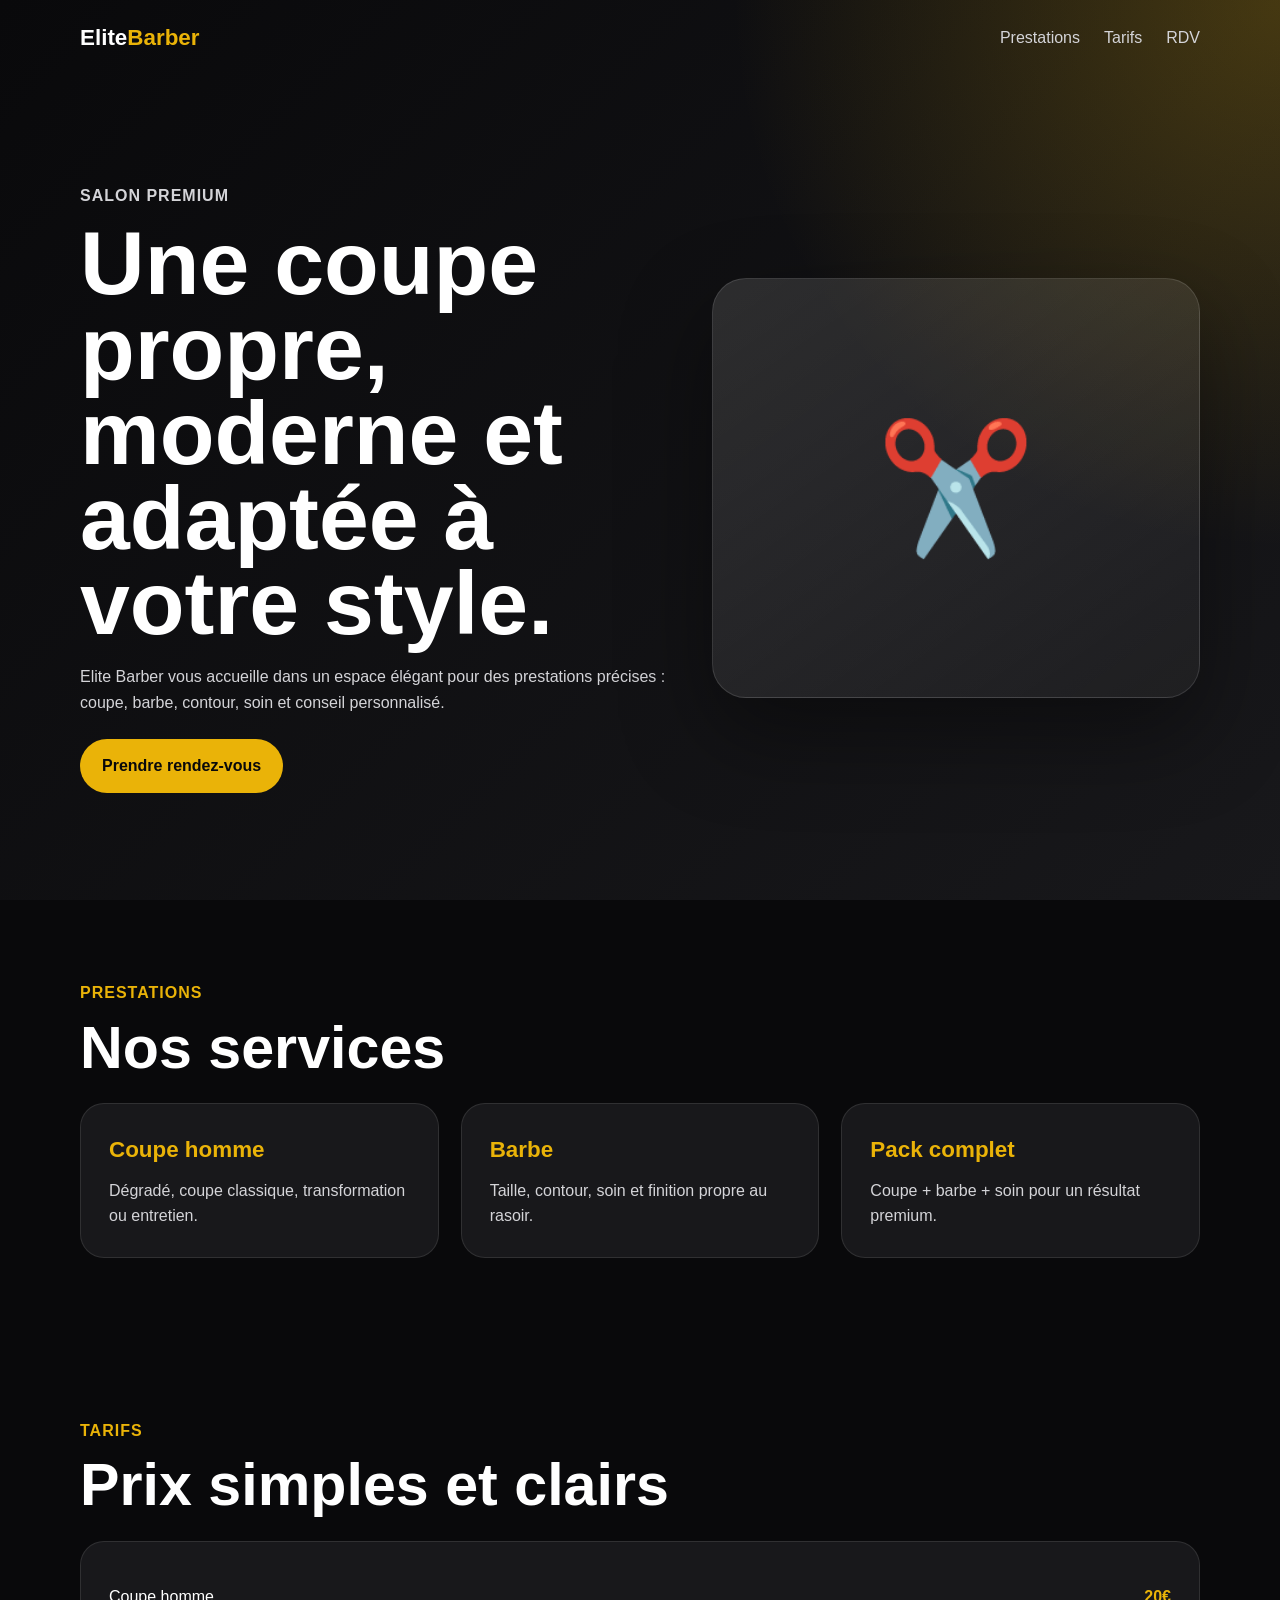
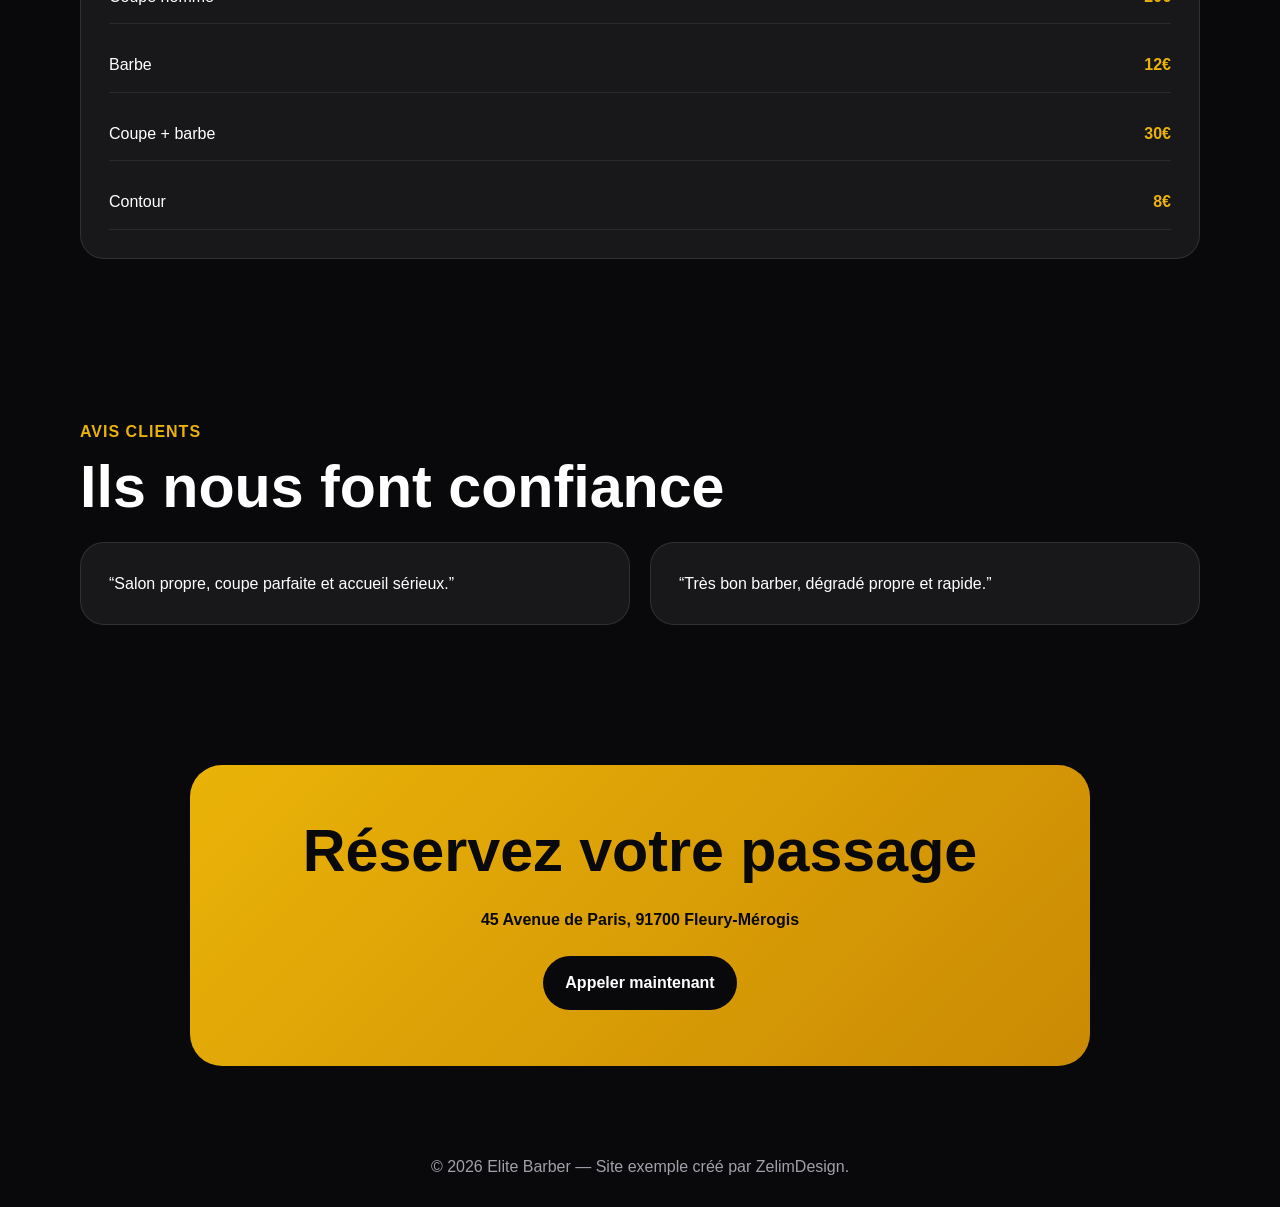
==== coiffeur/index.html @ 7e5e7289 "Add files via upload" ====
<!DOCTYPE html>
<html lang="fr">
<head>
  <meta charset="UTF-8" />
  <meta name="viewport" content="width=device-width, initial-scale=1.0" />
  <title>Elite Barber - Salon de coiffure</title>
  <link rel="stylesheet" href="style.css" />
</head>
<body>
  <header>
    <nav class="nav">
      <a href="../index.html" class="logo">Elite<span>Barber</span></a>
      <div class="links">
        <a href="#services">Prestations</a>
        <a href="#tarifs">Tarifs</a>
        <a href="#contact">RDV</a>
      </div>
    </nav>

    <section class="hero">
      <div>
        <p class="badge">Salon premium</p>
        <h1>Une coupe propre, moderne et adaptée à votre style.</h1>
        <p>Elite Barber vous accueille dans un espace élégant pour des prestations précises : coupe, barbe, contour, soin et conseil personnalisé.</p>
        <a class="btn" href="#contact">Prendre rendez-vous</a>
      </div>
      <div class="hero-visual">
        <span>✂️</span>
      </div>
    </section>
  </header>

  <main>
    <section class="section" id="services">
      <p class="badge">Prestations</p>
      <h2>Nos services</h2>
      <div class="grid">
        <article>
          <h3>Coupe homme</h3>
          <p>Dégradé, coupe classique, transformation ou entretien.</p>
        </article>
        <article>
          <h3>Barbe</h3>
          <p>Taille, contour, soin et finition propre au rasoir.</p>
        </article>
        <article>
          <h3>Pack complet</h3>
          <p>Coupe + barbe + soin pour un résultat premium.</p>
        </article>
      </div>
    </section>

    <section class="section prices" id="tarifs">
      <p class="badge">Tarifs</p>
      <h2>Prix simples et clairs</h2>
      <div class="price-list">
        <div><span>Coupe homme</span><strong>20€</strong></div>
        <div><span>Barbe</span><strong>12€</strong></div>
        <div><span>Coupe + barbe</span><strong>30€</strong></div>
        <div><span>Contour</span><strong>8€</strong></div>
      </div>
    </section>

    <section class="section">
      <p class="badge">Avis clients</p>
      <h2>Ils nous font confiance</h2>
      <div class="reviews">
        <p>“Salon propre, coupe parfaite et accueil sérieux.”</p>
        <p>“Très bon barber, dégradé propre et rapide.”</p>
      </div>
    </section>

    <section class="contact" id="contact">
      <h2>Réservez votre passage</h2>
      <p>45 Avenue de Paris, 91700 Fleury-Mérogis</p>
      <a href="tel:0102030405" class="btn">Appeler maintenant</a>
    </section>
  </main>

  <footer>
    <p>© 2026 Elite Barber — Site exemple créé par ZelimDesign.</p>
  </footer>
</body>
</html>
---- coiffeur/style.css ----
* {
  box-sizing: border-box;
  margin: 0;
  padding: 0;
}

body {
  font-family: Arial, sans-serif;
  background: #09090b;
  color: white;
  line-height: 1.6;
}

a {
  color: inherit;
  text-decoration: none;
}

header {
  min-height: 100vh;
  background:
    radial-gradient(circle at top right, rgba(234, 179, 8, 0.24), transparent 35%),
    linear-gradient(135deg, #09090b, #18181b);
}

.nav {
  width: min(1120px, 92%);
  height: 76px;
  margin: auto;
  display: flex;
  align-items: center;
  justify-content: space-between;
}

.logo {
  font-size: 1.4rem;
  font-weight: 900;
}

.logo span {
  color: #eab308;
}

.links {
  display: flex;
  gap: 24px;
  color: #d4d4d8;
}

.hero {
  width: min(1120px, 92%);
  margin: auto;
  min-height: calc(100vh - 76px);
  display: grid;
  grid-template-columns: 1.1fr 0.9fr;
  gap: 36px;
  align-items: center;
}

.badge {
  display: inline-block;
  color: #eab308;
  font-weight: 900;
  text-transform: uppercase;
  letter-spacing: 1px;
  margin-bottom: 12px;
}

h1 {
  font-size: clamp(2.6rem, 7vw, 5.6rem);
  line-height: 0.95;
  margin-bottom: 18px;
}

.hero p {
  color: #d4d4d8;
  max-width: 620px;
}

.btn {
  display: inline-flex;
  margin-top: 24px;
  padding: 14px 22px;
  border-radius: 999px;
  background: #eab308;
  color: #09090b;
  font-weight: 900;
}

.hero-visual {
  height: 420px;
  border-radius: 34px;
  display: grid;
  place-items: center;
  background: linear-gradient(145deg, rgba(255,255,255,0.12), rgba(255,255,255,0.04));
  border: 1px solid rgba(255,255,255,0.12);
  box-shadow: 0 35px 90px rgba(0,0,0,0.4);
}

.hero-visual span {
  font-size: 8rem;
}

.section {
  width: min(1120px, 92%);
  margin: auto;
  padding: 80px 0;
}

.section h2,
.contact h2 {
  font-size: clamp(2rem, 5vw, 3.7rem);
  line-height: 1;
  margin-bottom: 26px;
}

.grid {
  display: grid;
  grid-template-columns: repeat(3, 1fr);
  gap: 22px;
}

.grid article,
.price-list,
.reviews p {
  background: #18181b;
  border: 1px solid rgba(255,255,255,0.1);
  padding: 28px;
  border-radius: 24px;
}

.grid h3 {
  color: #eab308;
  font-size: 1.4rem;
}

.grid p {
  color: #d4d4d8;
  margin-top: 10px;
}

.price-list {
  display: grid;
  gap: 14px;
}

.price-list div {
  display: flex;
  justify-content: space-between;
  border-bottom: 1px solid rgba(255,255,255,0.08);
  padding: 14px 0;
}

.price-list strong {
  color: #eab308;
}

.reviews {
  display: grid;
  grid-template-columns: repeat(2, 1fr);
  gap: 20px;
}

.contact {
  width: min(900px, 92%);
  margin: 60px auto;
  padding: 56px 24px;
  text-align: center;
  border-radius: 32px;
  background: linear-gradient(135deg, #eab308, #ca8a04);
  color: #09090b;
}

.contact p {
  font-weight: 700;
}

.contact .btn {
  background: #09090b;
  color: white;
}

footer {
  text-align: center;
  color: #a1a1aa;
  padding: 28px;
}

@media (max-width: 820px) {
  .links {
    display: none;
  }

  .hero,
  .grid,
  .reviews {
    grid-template-columns: 1fr;
  }

  .hero-visual {
    height: 250px;
  }
}
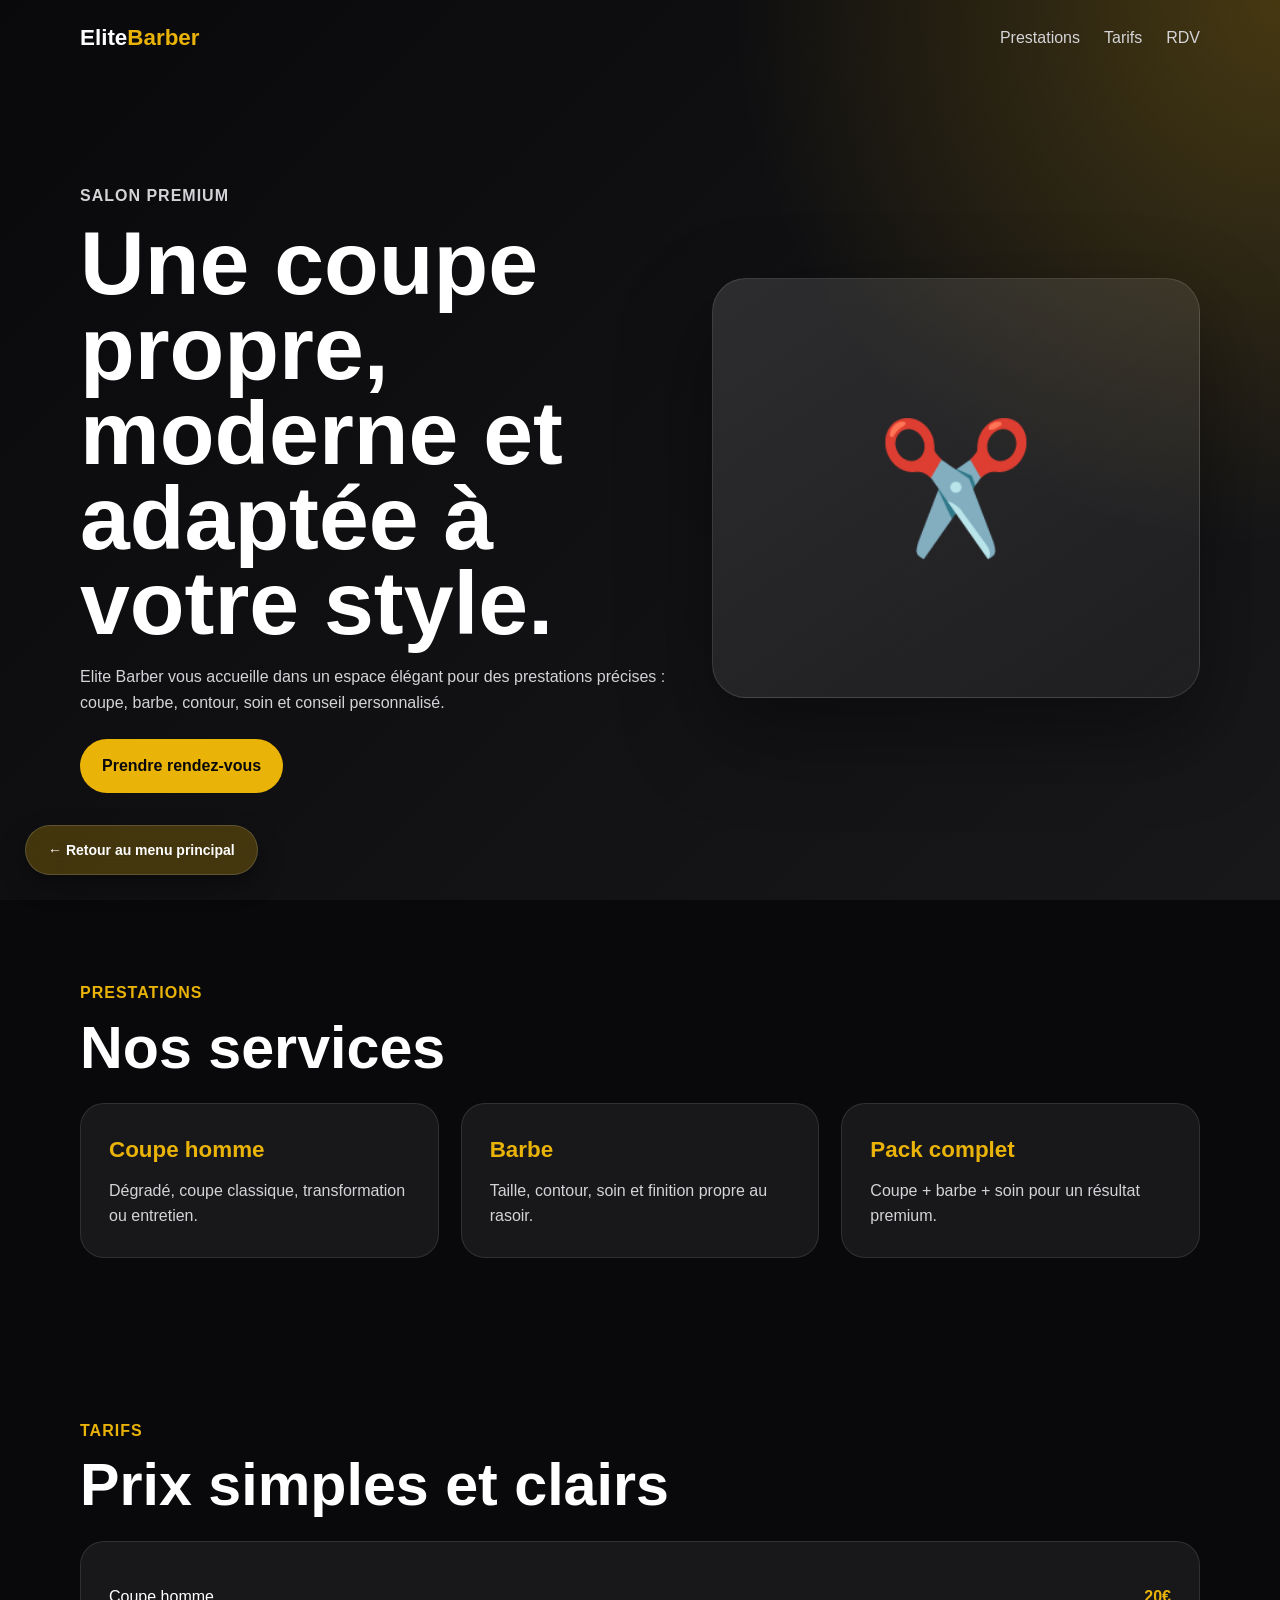
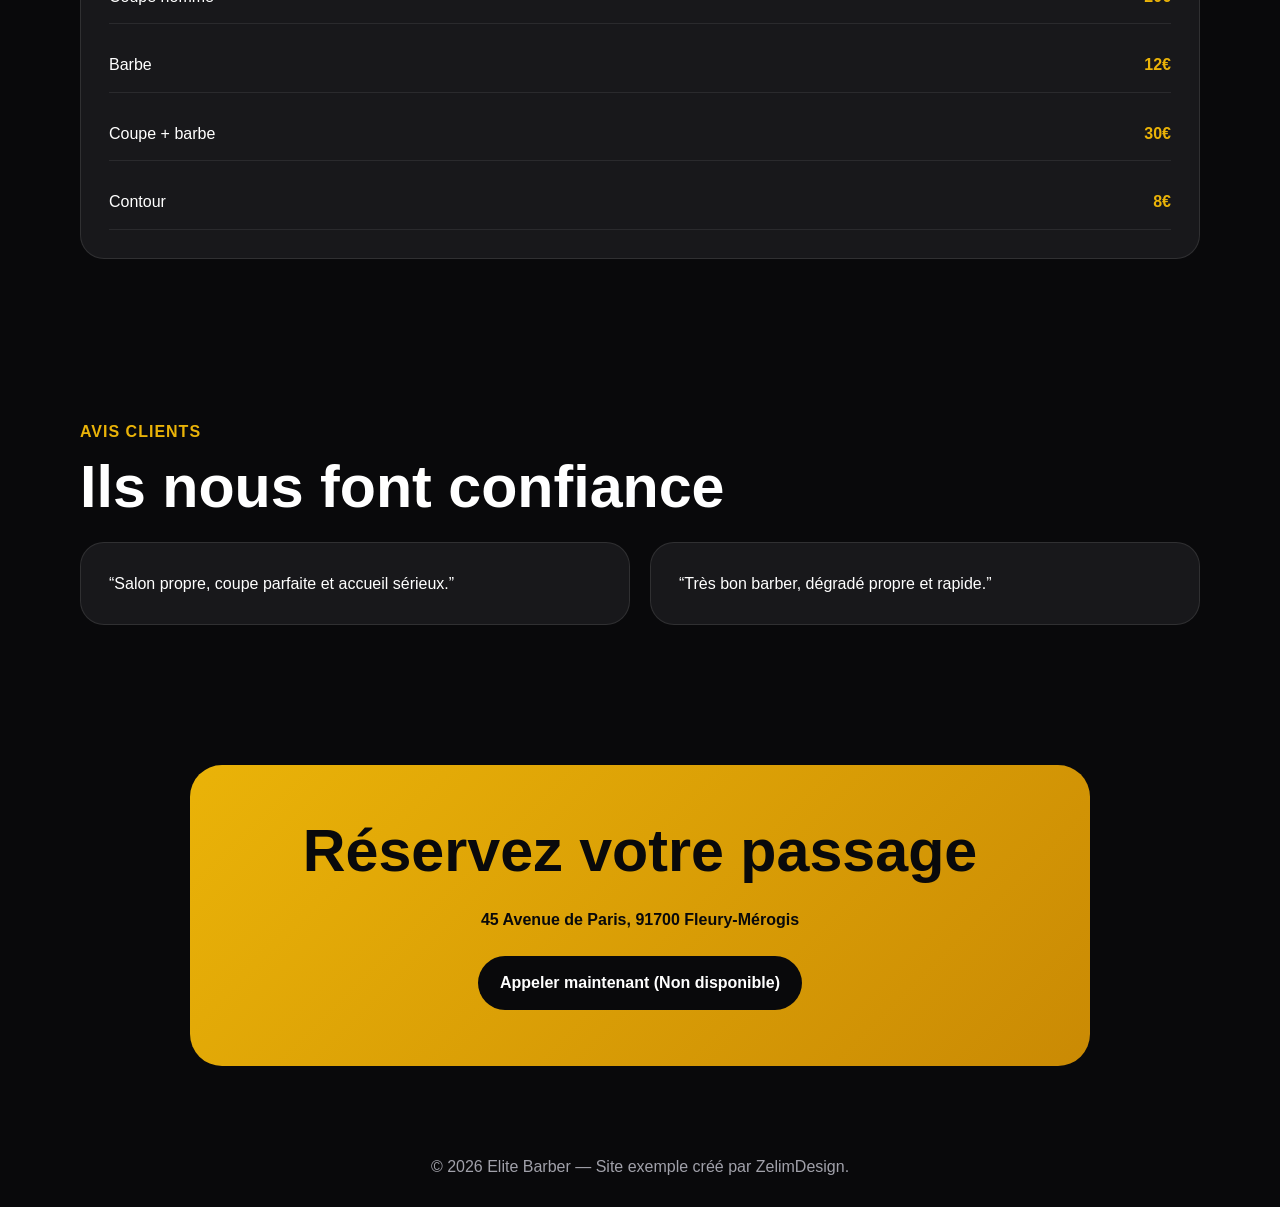
==== commit 23111a2b: "Add files via upload" ====
--- a/coiffeur/index.html
+++ b/coiffeur/index.html
@@ -14,6 +14,7 @@
         <a href="#services">Prestations</a>
         <a href="#tarifs">Tarifs</a>
         <a href="#contact">RDV</a>
+        <a href="../index.html" class="btn-retour-site"> ← Retour au menu principal</a>
       </div>
     </nav>
 
@@ -73,7 +74,7 @@
     <section class="contact" id="contact">
       <h2>Réservez votre passage</h2>
       <p>45 Avenue de Paris, 91700 Fleury-Mérogis</p>
-      <a href="tel:0102030405" class="btn">Appeler maintenant</a>
+      <a class="btn">Appeler maintenant (Non disponible)</a>
     </section>
   </main>
 
--- a/coiffeur/style.css
+++ b/coiffeur/style.css
@@ -21,6 +21,35 @@
   background:
     radial-gradient(circle at top right, rgba(234, 179, 8, 0.24), transparent 35%),
     linear-gradient(135deg, #09090b, #18181b);
+}
+
+.btn-retour-site {
+  position: fixed;
+  bottom: 25px;
+  left: 25px;
+  z-index: 9999;
+
+  padding: 13px 22px;
+  border-radius: 999px;
+
+  background: rgba(234, 179, 8, 0.24);
+  color: white;
+  text-decoration: none;
+
+  font-size: 14px;
+  font-weight: 600;
+
+  border: 1px solid rgba(255, 255, 255, 0.15);
+  backdrop-filter: blur(12px);
+
+  box-shadow: 0 10px 25px rgba(0, 0, 0, 0.35);
+  transition: 0.25s ease;
+}
+
+.btn-retour-site:hover {
+  background: #ef4444;
+  transform: translateY(-3px);
+  box-shadow: 0 15px 35px rgba(239, 68, 68, 0.35);
 }
 
 .nav {
